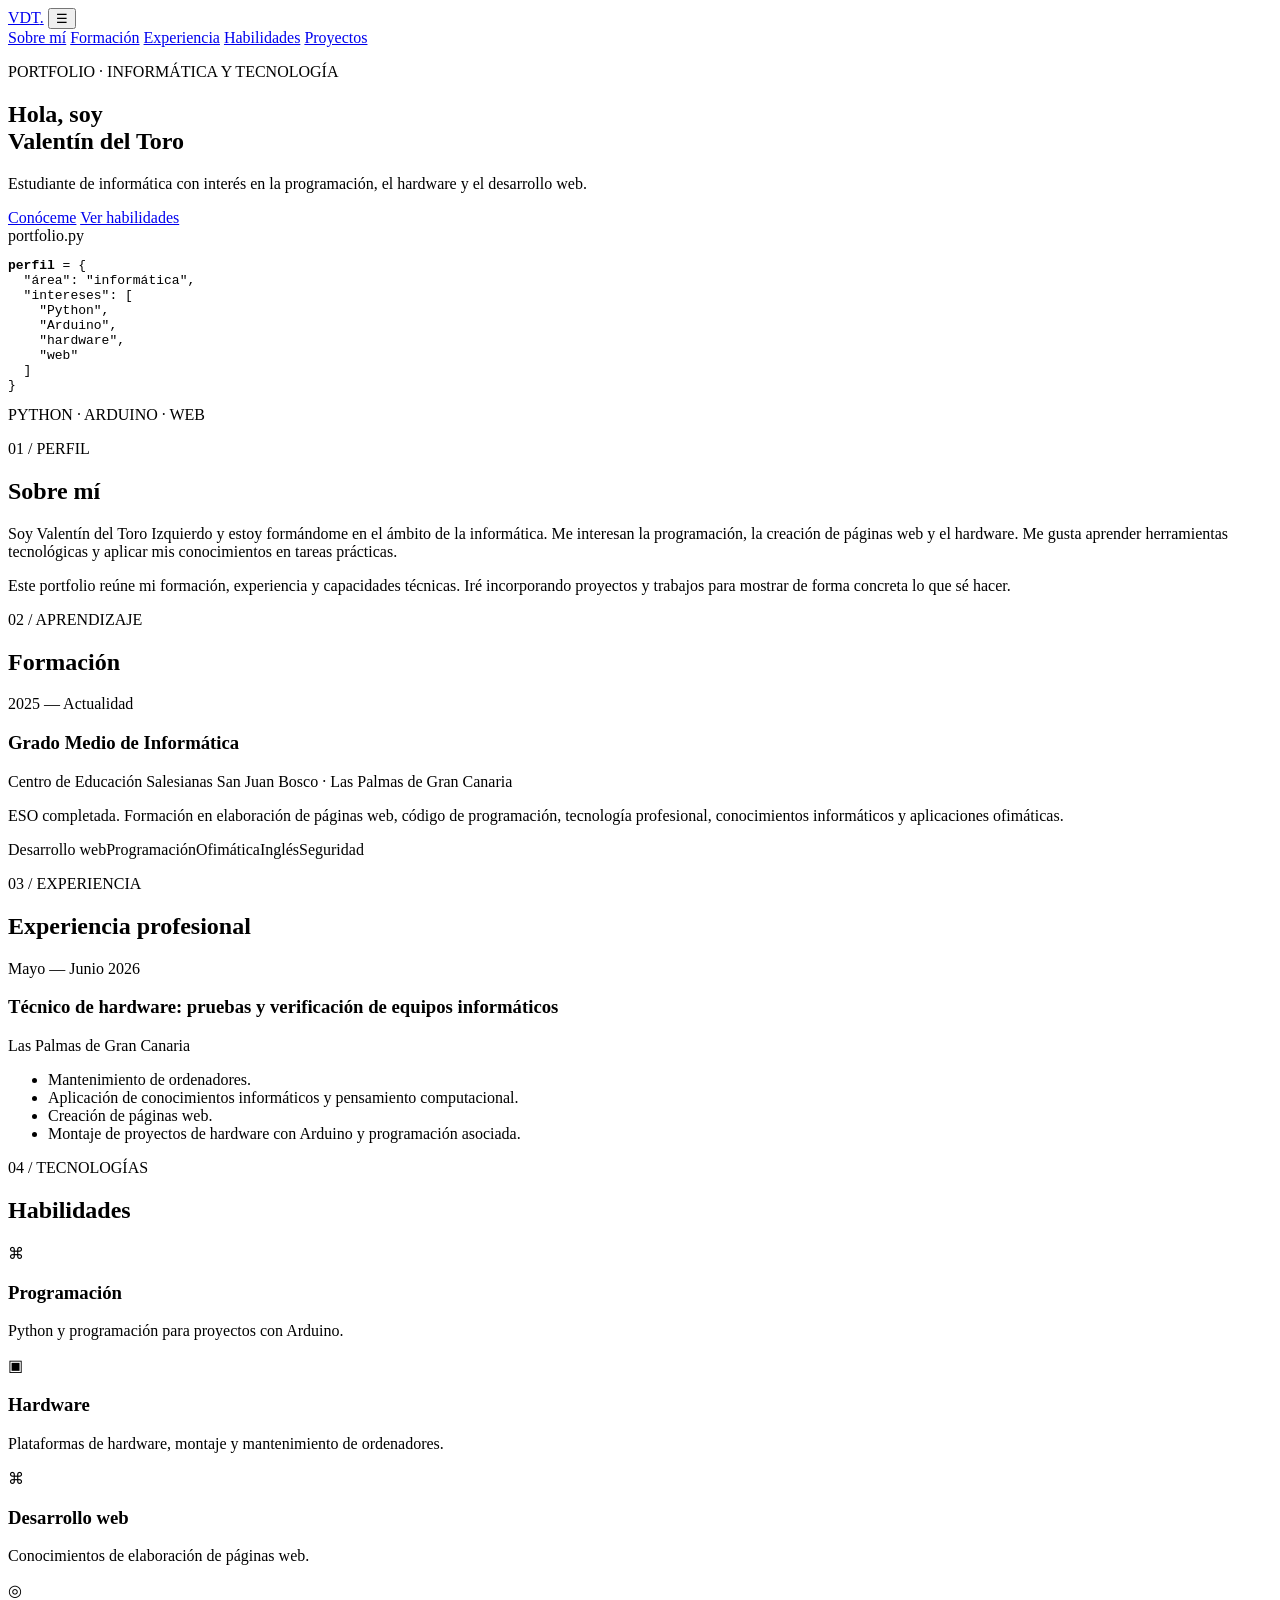
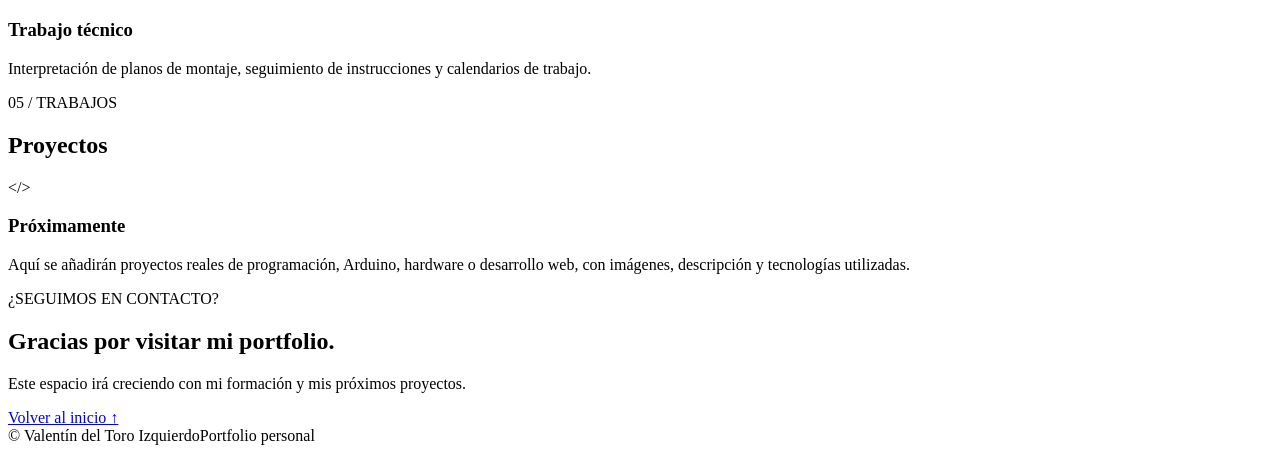
==== index.html @ ce9ba55e "Rename portfolio_valentin/index.html to index.html" ====
<!doctype html>
<html lang="es">
<head>
  <meta charset="utf-8">
  <meta name="viewport" content="width=device-width, initial-scale=1">
  <meta name="description" content="Portfolio personal de Valentín del Toro Izquierdo: informática, programación, hardware y desarrollo web.">
  <title>Valentín del Toro | Portfolio</title>
  <link rel="stylesheet" href="styles.css">
</head>
<body>
  <header class="site-header">
    <a class="brand" href="#inicio">VDT<span>.</span></a>
    <button class="menu-toggle" aria-label="Abrir menú" aria-expanded="false">☰</button>
    <nav id="nav">
      <a href="#sobre-mi">Sobre mí</a>
      <a href="#formacion">Formación</a>
      <a href="#experiencia">Experiencia</a>
      <a href="#habilidades">Habilidades</a>
      <a href="#proyectos">Proyectos</a>
    </nav>
  </header>

  <main>
    <section class="hero" id="inicio">
      <div class="hero-copy">
        <p class="eyebrow">PORTFOLIO · INFORMÁTICA Y TECNOLOGÍA</p>
        <h1>Hola, soy<br><span>Valentín del Toro</span></h1>
        <p class="lead">Estudiante de informática con interés en la programación, el hardware y el desarrollo web.</p>
        <div class="actions">
          <a class="button primary" href="#sobre-mi">Conóceme</a>
          <a class="button secondary" href="#habilidades">Ver habilidades</a>
        </div>
      </div>
      <div class="hero-art" aria-hidden="true">
        <div class="orb orb-one"></div><div class="orb orb-two"></div>
        <div class="terminal">
          <div class="terminal-top"><i></i><i></i><i></i><span>portfolio.py</span></div>
          <pre><code><b>perfil</b> = {
  "área": "informática",
  "intereses": [
    "Python",
    "Arduino",
    "hardware",
    "web"
  ]
}</code></pre>
        </div>
        <div class="chip">PYTHON · ARDUINO · WEB</div>
      </div>
    </section>

    <section class="section" id="sobre-mi">
      <div class="section-heading"><p class="eyebrow">01 / PERFIL</p><h2>Sobre mí</h2></div>
      <div class="about-card">
        <p>Soy Valentín del Toro Izquierdo y estoy formándome en el ámbito de la informática. Me interesan la programación, la creación de páginas web y el hardware. Me gusta aprender herramientas tecnológicas y aplicar mis conocimientos en tareas prácticas.</p>
        <p>Este portfolio reúne mi formación, experiencia y capacidades técnicas. Iré incorporando proyectos y trabajos para mostrar de forma concreta lo que sé hacer.</p>
      </div>
    </section>

    <section class="section" id="formacion">
      <div class="section-heading"><p class="eyebrow">02 / APRENDIZAJE</p><h2>Formación</h2></div>
      <article class="timeline-card">
        <div class="timeline-date">2025 — Actualidad</div>
        <div>
          <h3>Grado Medio de Informática</h3>
          <p class="muted">Centro de Educación Salesianas San Juan Bosco · Las Palmas de Gran Canaria</p>
          <p>ESO completada. Formación en elaboración de páginas web, código de programación, tecnología profesional, conocimientos informáticos y aplicaciones ofimáticas.</p>
          <div class="tags"><span>Desarrollo web</span><span>Programación</span><span>Ofimática</span><span>Inglés</span><span>Seguridad</span></div>
        </div>
      </article>
    </section>

    <section class="section" id="experiencia">
      <div class="section-heading"><p class="eyebrow">03 / EXPERIENCIA</p><h2>Experiencia profesional</h2></div>
      <article class="timeline-card">
        <div class="timeline-date">Mayo — Junio 2026</div>
        <div>
          <h3>Técnico de hardware: pruebas y verificación de equipos informáticos</h3>
          <p class="muted">Las Palmas de Gran Canaria</p>
          <ul>
            <li>Mantenimiento de ordenadores.</li>
            <li>Aplicación de conocimientos informáticos y pensamiento computacional.</li>
            <li>Creación de páginas web.</li>
            <li>Montaje de proyectos de hardware con Arduino y programación asociada.</li>
          </ul>
        </div>
      </article>
    </section>

    <section class="section" id="habilidades">
      <div class="section-heading"><p class="eyebrow">04 / TECNOLOGÍAS</p><h2>Habilidades</h2></div>
      <div class="skills-grid">
        <article class="skill-card"><span class="skill-icon">⌘</span><h3>Programación</h3><p>Python y programación para proyectos con Arduino.</p></article>
        <article class="skill-card"><span class="skill-icon">▣</span><h3>Hardware</h3><p>Plataformas de hardware, montaje y mantenimiento de ordenadores.</p></article>
        <article class="skill-card"><span class="skill-icon">⌘</span><h3>Desarrollo web</h3><p>Conocimientos de elaboración de páginas web.</p></article>
        <article class="skill-card"><span class="skill-icon">◎</span><h3>Trabajo técnico</h3><p>Interpretación de planos de montaje, seguimiento de instrucciones y calendarios de trabajo.</p></article>
      </div>
    </section>

    <section class="section" id="proyectos">
      <div class="section-heading"><p class="eyebrow">05 / TRABAJOS</p><h2>Proyectos</h2></div>
      <div class="project-placeholder">
        <div class="project-mark">&lt;/&gt;</div>
        <div><h3>Próximamente</h3><p>Aquí se añadirán proyectos reales de programación, Arduino, hardware o desarrollo web, con imágenes, descripción y tecnologías utilizadas.</p></div>
      </div>
    </section>

    <section class="contact" id="contacto">
      <p class="eyebrow">¿SEGUIMOS EN CONTACTO?</p>
      <h2>Gracias por visitar mi portfolio.</h2>
      <p>Este espacio irá creciendo con mi formación y mis próximos proyectos.</p>
      <a class="button primary" href="#inicio">Volver al inicio ↑</a>
    </section>
  </main>
  <footer><span>© <span id="year"></span> Valentín del Toro Izquierdo</span><span>Portfolio personal</span></footer>
  <script src="script.js"></script>
</body>
</html>
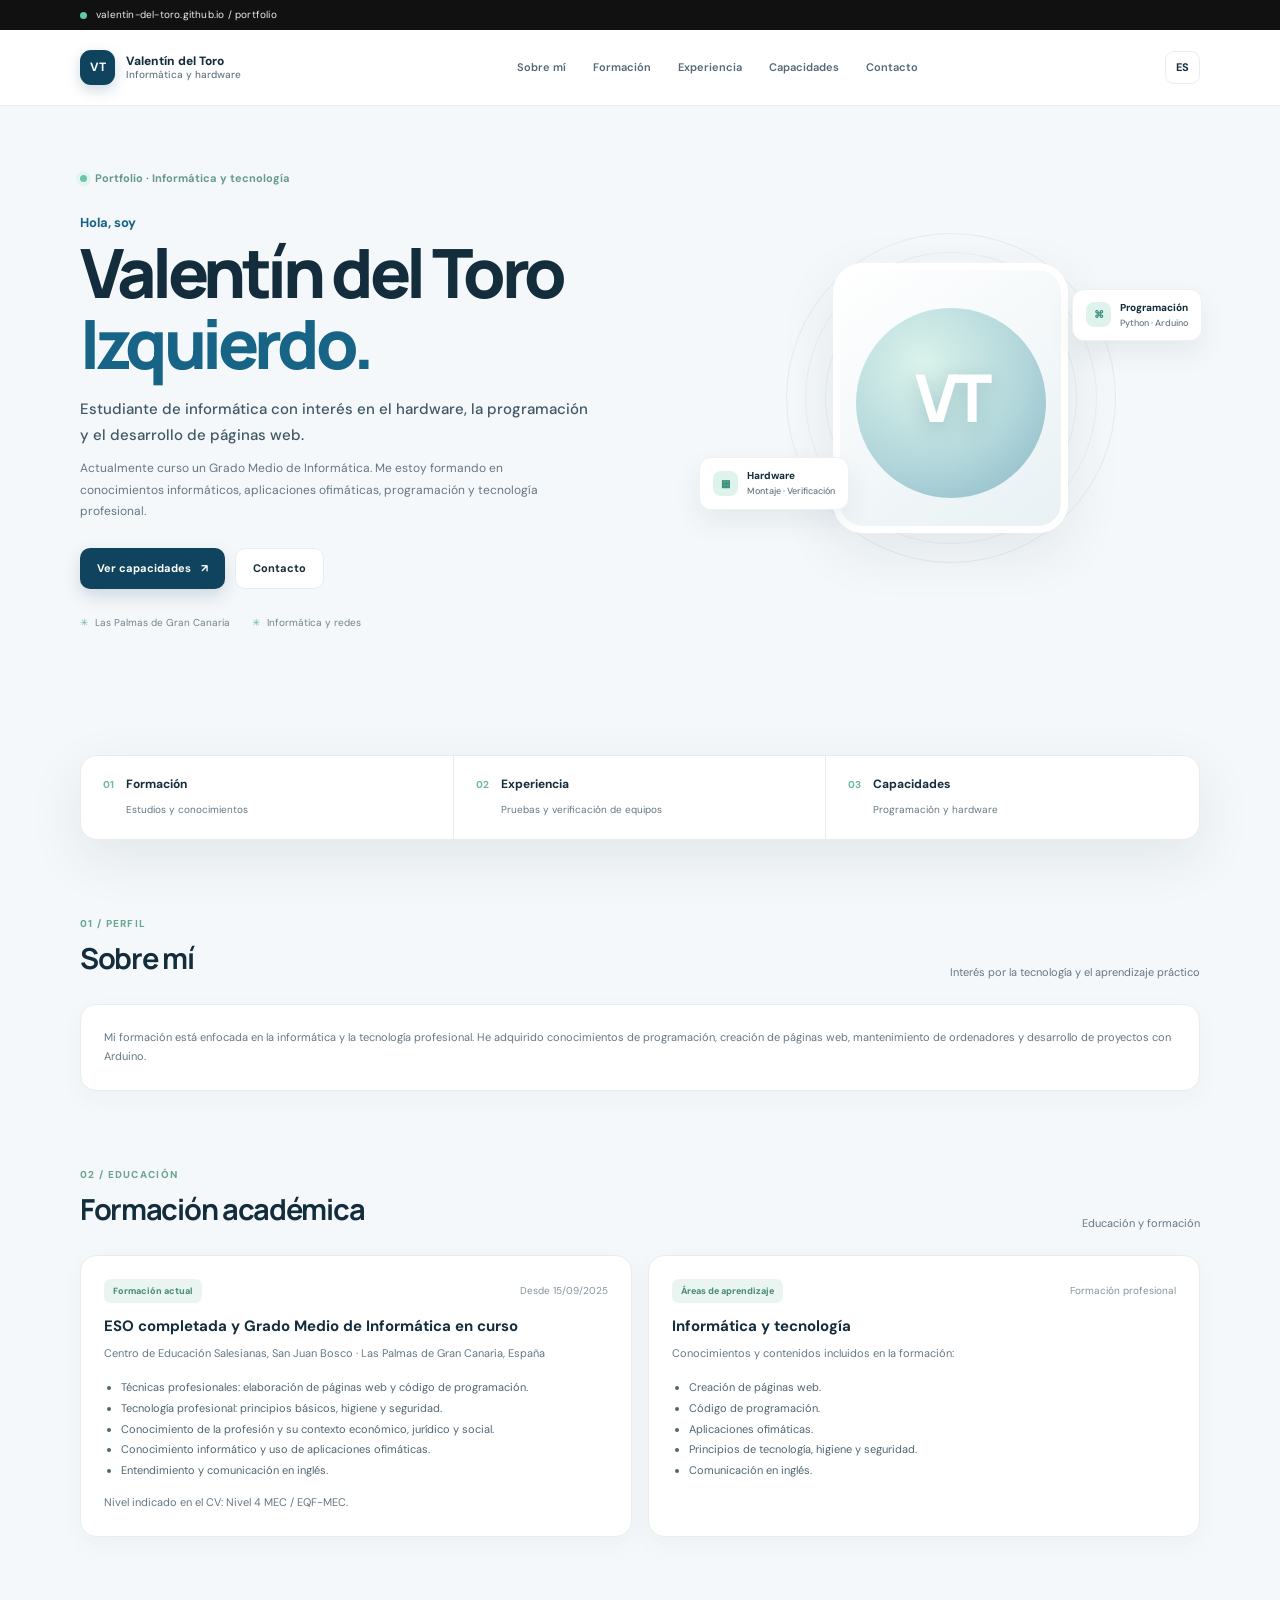
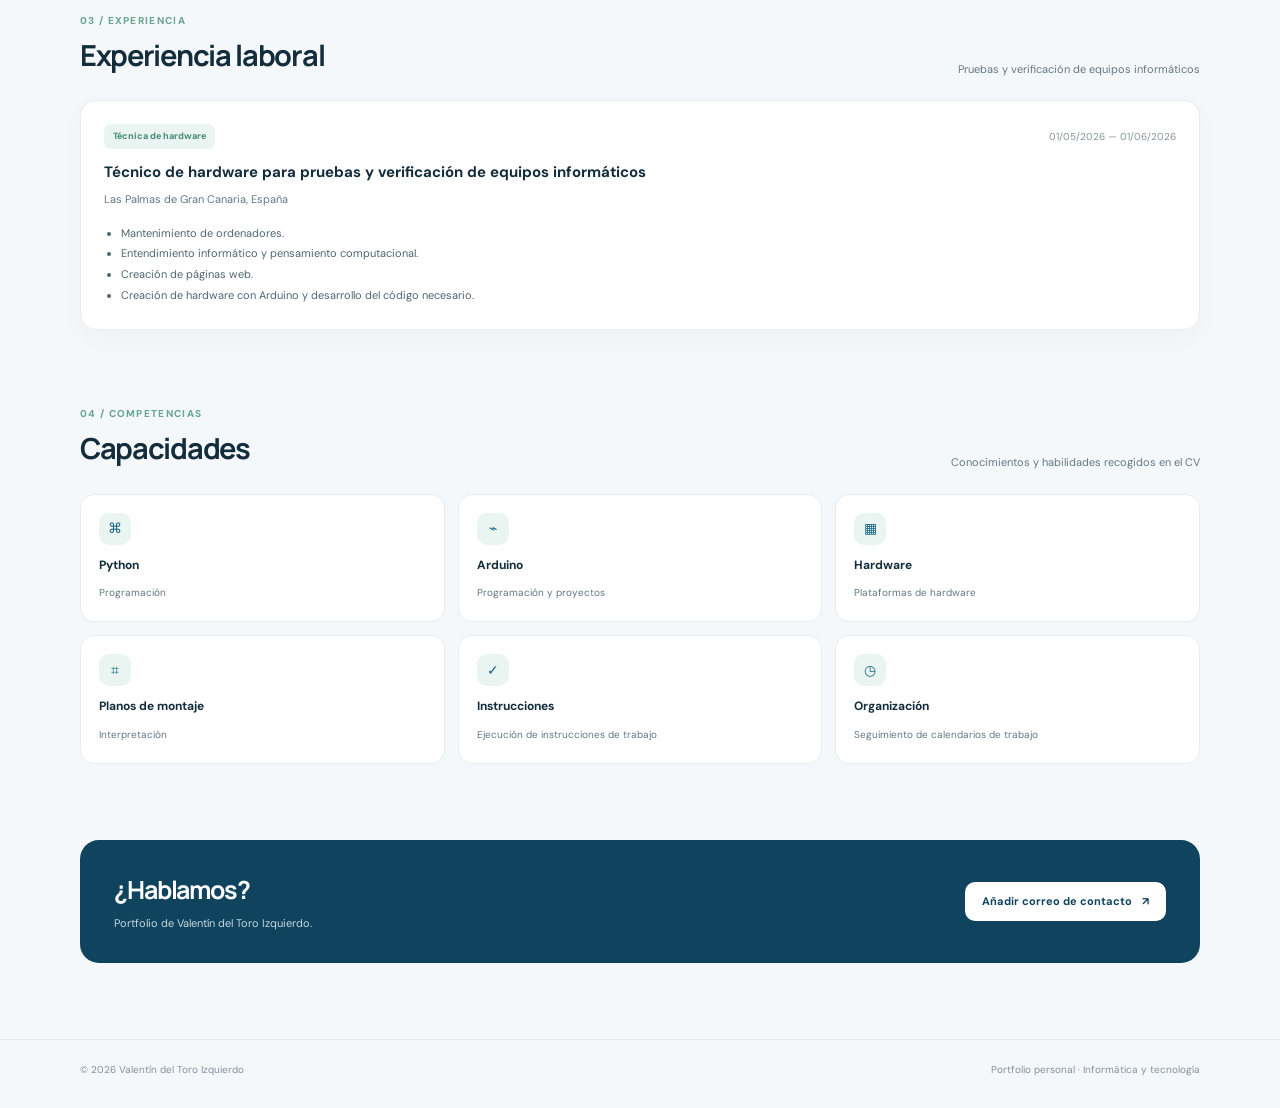
==== commit 06864a24: "Add files via upload" ====
--- a/index.html
+++ b/index.html
@@ -3,116 +3,292 @@
 <head>
   <meta charset="utf-8">
   <meta name="viewport" content="width=device-width, initial-scale=1">
-  <meta name="description" content="Portfolio personal de Valentín del Toro Izquierdo: informática, programación, hardware y desarrollo web.">
-  <title>Valentín del Toro | Portfolio</title>
-  <link rel="stylesheet" href="styles.css">
+  <meta name="theme-color" content="#f5f8fa">
+  <meta name="description" content="Portfolio de Valentín del Toro Izquierdo, estudiante de informática con formación en hardware, Python, Arduino y desarrollo web.">
+  <title>Valentín del Toro Izquierdo | Portfolio</title>
+  <link rel="preconnect" href="https://fonts.googleapis.com">
+  <link rel="preconnect" href="https://fonts.gstatic.com" crossorigin>
+  <link href="https://fonts.googleapis.com/css2?family=DM+Sans:wght@400;500;600;700;800&family=Manrope:wght@400;500;600;700;800&display=swap" rel="stylesheet">
+  <style>
+    :root {
+      --ink: #142d3c;
+      --muted: #647783;
+      --blue: #176487;
+      --blue-dark: #10445e;
+      --mint: #dff3ed;
+      --line: #e6edf0;
+      --paper: #ffffff;
+      --bg: #f5f8fa;
+      --shadow: 0 18px 55px rgba(24, 56, 73, .09);
+    }
+    * { box-sizing: border-box; }
+    html { scroll-behavior: smooth; }
+    body {
+      margin: 0;
+      color: var(--ink);
+      background: var(--bg);
+      font-family: "DM Sans", sans-serif;
+      line-height: 1.6;
+    }
+    a { color: inherit; text-decoration: none; }
+    .browser-bar {
+      height: 30px; background: #111; color: #e8eef1;
+      display: flex; align-items: center; padding: 0 max(18px, calc((100% - 1120px)/2));
+      font-size: 10px; letter-spacing: .02em;
+    }
+    .browser-dot { width: 7px; height: 7px; border-radius: 50%; background: #60c9a8; margin-right: 9px; }
+    header {
+      height: 76px; background: rgba(255,255,255,.94);
+      border-bottom: 1px solid var(--line); display: flex; align-items: center;
+      position: sticky; top: 0; z-index: 10; backdrop-filter: blur(12px);
+    }
+    .nav {
+      width: min(1120px, calc(100% - 40px)); margin: auto;
+      display: flex; align-items: center; justify-content: space-between; gap: 24px;
+    }
+    .brand { display: flex; align-items: center; gap: 11px; min-width: 190px; }
+    .brand-mark {
+      width: 35px; height: 35px; border-radius: 11px; background: var(--blue-dark);
+      color: white; display: grid; place-items: center; font-weight: 800; font-size: 12px;
+      box-shadow: 0 5px 14px rgba(16,68,94,.2);
+    }
+    .brand-name { font-weight: 800; font-size: 12px; line-height: 1.25; }
+    .brand-name span { display: block; color: var(--muted); font-weight: 500; font-size: 10px; }
+    .nav-links { display: flex; align-items: center; gap: 27px; font-size: 11px; font-weight: 600; color: #536875; }
+    .nav-links a:hover { color: var(--blue); }
+    .nav-side { display: flex; gap: 9px; align-items: center; font-size: 11px; font-weight: 700; }
+    .lang { padding: 7px 10px; border: 1px solid var(--line); border-radius: 9px; background: white; }
+    main { width: min(1120px, calc(100% - 40px)); margin: auto; }
+    .hero {
+      min-height: 510px; display: grid; grid-template-columns: 1.08fr .92fr;
+      align-items: center; gap: 36px; padding: 58px 0 48px;
+    }
+    .eyebrow { display: inline-flex; align-items: center; gap: 8px; color: #659b8b; font-size: 11px; font-weight: 700; margin-bottom: 26px; }
+    .eyebrow:before { content: ""; width: 7px; height: 7px; border-radius: 50%; background: #69c6a8; box-shadow: 0 0 0 4px #e4f5ef; }
+    .hello { color: var(--blue); font-weight: 700; font-size: 13px; margin: 0 0 3px; }
+    h1 { font-family: Manrope, sans-serif; font-size: clamp(42px, 5.5vw, 68px); line-height: 1.04; letter-spacing: -.065em; margin: 0 0 17px; font-weight: 800; }
+    h1 span { color: var(--blue); display: block; }
+    .intro { font-size: 15px; line-height: 1.75; color: #405866; max-width: 520px; margin: 0 0 10px; font-weight: 500; }
+    .subintro { font-size: 12px; color: var(--muted); max-width: 490px; margin: 0 0 25px; line-height: 1.8; }
+    .actions { display: flex; gap: 10px; flex-wrap: wrap; }
+    .btn { display: inline-flex; align-items: center; gap: 10px; border-radius: 10px; padding: 11px 17px; font-size: 11px; font-weight: 700; transition: .2s; }
+    .btn-primary { color: white; background: var(--blue-dark); box-shadow: 0 7px 17px rgba(16,68,94,.17); }
+    .btn-primary:hover { transform: translateY(-2px); background: var(--blue); }
+    .btn-light { background: white; border: 1px solid var(--line); }
+    .btn-light:hover { border-color: #a9c4d0; }
+    .meta { display: flex; gap: 22px; flex-wrap: wrap; color: #71828c; font-size: 10px; margin-top: 26px; }
+    .meta span:before { content: "✳"; color: #6db99f; margin-right: 7px; }
+    .visual { position: relative; min-height: 370px; display: grid; place-items: center; }
+    .orbit { width: 330px; height: 330px; border: 1px solid #e2ebef; border-radius: 50%; position: absolute; }
+    .orbit:before, .orbit:after { content: ""; position: absolute; border: 1px solid #e8eff2; border-radius: 50%; inset: 18px; }
+    .orbit:after { inset: 38px; }
+    .profile-card {
+      position: relative; z-index: 1; width: 235px; height: 270px; border-radius: 30px;
+      background: linear-gradient(145deg, #fff, #e8f1f4); border: 7px solid white;
+      box-shadow: var(--shadow); display: flex; align-items: center; justify-content: center;
+      overflow: hidden;
+    }
+    .profile-card:before {
+      content: ""; position: absolute; width: 190px; height: 190px; border-radius: 50%;
+      background: radial-gradient(circle at 35% 30%, #d8f2e9, #a9d2d7 58%, #7eaebf);
+      opacity: .9; top: 38px;
+    }
+    .monogram {
+      position: relative; z-index: 1; font-family: Manrope, sans-serif; font-size: 66px;
+      letter-spacing: -.09em; font-weight: 800; color: #fff; text-shadow: 0 5px 20px rgba(16,68,94,.2);
+    }
+    .float-card {
+      position: absolute; z-index: 2; background: white; border: 1px solid #edf1f3;
+      border-radius: 12px; box-shadow: 0 12px 28px rgba(26,58,73,.08);
+      padding: 10px 13px; display: flex; align-items: center; gap: 9px; font-size: 10px; font-weight: 800;
+    }
+    .float-card small { display: block; color: var(--muted); font-size: 9px; font-weight: 500; }
+    .float-icon { width: 25px; height: 25px; border-radius: 8px; display: grid; place-items: center; background: var(--mint); color: #338c78; }
+    .float-one { top: 76px; right: -2px; }
+    .float-two { bottom: 73px; left: -2px; }
+    .quick-links {
+      background: white; border: 1px solid var(--line); box-shadow: var(--shadow);
+      border-radius: 17px; display: grid; grid-template-columns: repeat(3, 1fr); overflow: hidden;
+      margin: 0 0 76px;
+    }
+    .quick-item { padding: 19px 22px; display: flex; gap: 12px; align-items: flex-start; border-right: 1px solid var(--line); }
+    .quick-item:last-child { border: 0; }
+    .num { color: #70b99e; font-size: 10px; font-weight: 800; padding-top: 2px; }
+    .quick-item strong { display: block; font-size: 12px; }
+    .quick-item small { color: var(--muted); font-size: 10px; }
+    section { scroll-margin-top: 100px; margin: 0 0 76px; }
+    .section-head { display: flex; justify-content: space-between; align-items: end; margin-bottom: 22px; }
+    .section-kicker { color: #68a68f; font-size: 10px; font-weight: 800; letter-spacing: .13em; text-transform: uppercase; }
+    h2 { font-family: Manrope, sans-serif; font-size: 29px; letter-spacing: -.045em; margin: 3px 0 0; }
+    .section-note { color: var(--muted); font-size: 11px; }
+    .cards { display: grid; grid-template-columns: repeat(2, 1fr); gap: 16px; }
+    .card { background: white; border: 1px solid var(--line); border-radius: 16px; padding: 23px; box-shadow: 0 8px 26px rgba(24,56,73,.035); }
+    .card-top { display: flex; justify-content: space-between; gap: 12px; align-items: center; margin-bottom: 13px; }
+    .tag { display: inline-block; padding: 5px 9px; border-radius: 7px; background: #eaf5f1; color: #478b78; font-size: 9px; font-weight: 800; }
+    .date { color: #84939b; font-size: 10px; }
+    h3 { font-size: 15px; line-height: 1.4; margin: 0 0 7px; }
+    .card p { color: var(--muted); font-size: 11px; margin: 0; line-height: 1.8; }
+    .card ul { padding-left: 17px; margin: 13px 0 0; color: #506570; font-size: 11px; line-height: 1.9; }
+    .skills-grid { display: grid; grid-template-columns: repeat(3, 1fr); gap: 13px; }
+    .skill { padding: 18px; border-radius: 14px; background: white; border: 1px solid var(--line); }
+    .skill-icon { width: 32px; height: 32px; border-radius: 10px; background: #eaf5f1; display: grid; place-items: center; color: var(--blue); font-size: 14px; margin-bottom: 11px; }
+    .skill strong { display: block; font-size: 12px; margin-bottom: 3px; }
+    .skill small { color: var(--muted); font-size: 10px; }
+    .contact {
+      background: var(--blue-dark); color: white; border-radius: 19px; padding: 30px 34px;
+      display: flex; justify-content: space-between; align-items: center; gap: 22px;
+    }
+    .contact h2 { font-size: 25px; margin: 0 0 5px; }
+    .contact p { color: #c5d8e0; font-size: 11px; margin: 0; }
+    .contact .btn { background: white; color: var(--blue-dark); white-space: nowrap; }
+    footer { border-top: 1px solid var(--line); padding: 22px 0 30px; color: #83919a; font-size: 10px; }
+    .footer-inner { width: min(1120px, calc(100% - 40px)); margin: auto; display: flex; justify-content: space-between; gap: 16px; }
+    @media (max-width: 760px) {
+      header { height: auto; min-height: 68px; }
+      .nav { padding: 13px 0; flex-wrap: wrap; }
+      .brand { min-width: 0; }
+      .nav-links { order: 3; width: 100%; overflow-x: auto; gap: 20px; padding: 5px 0 2px; }
+      .nav-side { margin-left: auto; }
+      .hero { grid-template-columns: 1fr; padding-top: 42px; gap: 10px; }
+      .visual { min-height: 330px; }
+      .orbit { width: 290px; height: 290px; }
+      .profile-card { width: 205px; height: 240px; }
+      .float-one { right: 2%; }
+      .float-two { left: 2%; }
+      .quick-links { grid-template-columns: 1fr; margin-bottom: 60px; }
+      .quick-item { border-right: 0; border-bottom: 1px solid var(--line); }
+      .quick-item:last-child { border-bottom: 0; }
+      .cards { grid-template-columns: 1fr; }
+      .skills-grid { grid-template-columns: repeat(2, 1fr); }
+      .contact { align-items: flex-start; flex-direction: column; padding: 26px; }
+      .section-note { display: none; }
+    }
+    @media (max-width: 420px) {
+      main { width: min(100% - 30px, 1120px); }
+      .nav { width: calc(100% - 30px); }
+      h1 { font-size: 43px; }
+      .skills-grid { grid-template-columns: 1fr 1fr; gap: 9px; }
+      .skill { padding: 14px; }
+      .footer-inner { width: calc(100% - 30px); flex-direction: column; }
+    }
+  </style>
 </head>
 <body>
-  <header class="site-header">
-    <a class="brand" href="#inicio">VDT<span>.</span></a>
-    <button class="menu-toggle" aria-label="Abrir menú" aria-expanded="false">☰</button>
-    <nav id="nav">
-      <a href="#sobre-mi">Sobre mí</a>
-      <a href="#formacion">Formación</a>
-      <a href="#experiencia">Experiencia</a>
-      <a href="#habilidades">Habilidades</a>
-      <a href="#proyectos">Proyectos</a>
+  <div class="browser-bar"><span class="browser-dot"></span> valentin-del-toro.github.io / portfolio</div>
+  <header>
+    <nav class="nav" aria-label="Navegación principal">
+      <a class="brand" href="#inicio">
+        <span class="brand-mark">VT</span>
+        <span class="brand-name">Valentín del Toro<span>Informática y hardware</span></span>
+      </a>
+      <div class="nav-links">
+        <a href="#sobre-mi">Sobre mí</a><a href="#formacion">Formación</a><a href="#experiencia">Experiencia</a><a href="#capacidades">Capacidades</a><a href="#contacto">Contacto</a>
+      </div>
+      <div class="nav-side"><span class="lang">ES</span></div>
     </nav>
   </header>
 
   <main>
     <section class="hero" id="inicio">
-      <div class="hero-copy">
-        <p class="eyebrow">PORTFOLIO · INFORMÁTICA Y TECNOLOGÍA</p>
-        <h1>Hola, soy<br><span>Valentín del Toro</span></h1>
-        <p class="lead">Estudiante de informática con interés en la programación, el hardware y el desarrollo web.</p>
+      <div>
+        <div class="eyebrow">Portfolio · Informática y tecnología</div>
+        <p class="hello">Hola, soy</p>
+        <h1>Valentín del Toro <span>Izquierdo.</span></h1>
+        <p class="intro">Estudiante de informática con interés en el hardware, la programación y el desarrollo de páginas web.</p>
+        <p class="subintro">Actualmente curso un Grado Medio de Informática. Me estoy formando en conocimientos informáticos, aplicaciones ofimáticas, programación y tecnología profesional.</p>
         <div class="actions">
-          <a class="button primary" href="#sobre-mi">Conóceme</a>
-          <a class="button secondary" href="#habilidades">Ver habilidades</a>
+          <a class="btn btn-primary" href="#capacidades">Ver capacidades <span>↗</span></a>
+          <a class="btn btn-light" href="#contacto">Contacto</a>
         </div>
-      </div>
-      <div class="hero-art" aria-hidden="true">
-        <div class="orb orb-one"></div><div class="orb orb-two"></div>
-        <div class="terminal">
-          <div class="terminal-top"><i></i><i></i><i></i><span>portfolio.py</span></div>
-          <pre><code><b>perfil</b> = {
-  "área": "informática",
-  "intereses": [
-    "Python",
-    "Arduino",
-    "hardware",
-    "web"
-  ]
-}</code></pre>
-        </div>
-        <div class="chip">PYTHON · ARDUINO · WEB</div>
-      </div>
-    </section>
-
-    <section class="section" id="sobre-mi">
-      <div class="section-heading"><p class="eyebrow">01 / PERFIL</p><h2>Sobre mí</h2></div>
-      <div class="about-card">
-        <p>Soy Valentín del Toro Izquierdo y estoy formándome en el ámbito de la informática. Me interesan la programación, la creación de páginas web y el hardware. Me gusta aprender herramientas tecnológicas y aplicar mis conocimientos en tareas prácticas.</p>
-        <p>Este portfolio reúne mi formación, experiencia y capacidades técnicas. Iré incorporando proyectos y trabajos para mostrar de forma concreta lo que sé hacer.</p>
-      </div>
-    </section>
-
-    <section class="section" id="formacion">
-      <div class="section-heading"><p class="eyebrow">02 / APRENDIZAJE</p><h2>Formación</h2></div>
-      <article class="timeline-card">
-        <div class="timeline-date">2025 — Actualidad</div>
-        <div>
-          <h3>Grado Medio de Informática</h3>
-          <p class="muted">Centro de Educación Salesianas San Juan Bosco · Las Palmas de Gran Canaria</p>
-          <p>ESO completada. Formación en elaboración de páginas web, código de programación, tecnología profesional, conocimientos informáticos y aplicaciones ofimáticas.</p>
-          <div class="tags"><span>Desarrollo web</span><span>Programación</span><span>Ofimática</span><span>Inglés</span><span>Seguridad</span></div>
-        </div>
+        <div class="meta"><span>Las Palmas de Gran Canaria</span><span>Informática y redes</span></div>
+      </div>
+      <div class="visual" aria-label="Elemento gráfico con las iniciales del portfolio">
+        <div class="orbit"></div>
+        <div class="profile-card"><div class="monogram">VT</div></div>
+        <div class="float-card float-one"><span class="float-icon">⌘</span><span>Programación<small>Python · Arduino</small></span></div>
+        <div class="float-card float-two"><span class="float-icon">▦</span><span>Hardware<small>Montaje · Verificación</small></span></div>
+      </div>
+    </section>
+
+    <div class="quick-links">
+      <a class="quick-item" href="#formacion"><span class="num">01</span><span><strong>Formación</strong><small>Estudios y conocimientos</small></span></a>
+      <a class="quick-item" href="#experiencia"><span class="num">02</span><span><strong>Experiencia</strong><small>Pruebas y verificación de equipos</small></span></a>
+      <a class="quick-item" href="#capacidades"><span class="num">03</span><span><strong>Capacidades</strong><small>Programación y hardware</small></span></a>
+    </div>
+
+    <section id="sobre-mi">
+      <div class="section-head"><div><div class="section-kicker">01 / Perfil</div><h2>Sobre mí</h2></div><span class="section-note">Interés por la tecnología y el aprendizaje práctico</span></div>
+      <div class="card">
+        <p>Mi formación está enfocada en la informática y la tecnología profesional. He adquirido conocimientos de programación, creación de páginas web, mantenimiento de ordenadores y desarrollo de proyectos con Arduino.</p>
+      </div>
+    </section>
+
+    <section id="formacion">
+      <div class="section-head"><div><div class="section-kicker">02 / Educación</div><h2>Formación académica</h2></div><span class="section-note">Educación y formación</span></div>
+      <div class="cards">
+        <article class="card">
+          <div class="card-top"><span class="tag">Formación actual</span><span class="date">Desde 15/09/2025</span></div>
+          <h3>ESO completada y Grado Medio de Informática en curso</h3>
+          <p>Centro de Educación Salesianas, San Juan Bosco · Las Palmas de Gran Canaria, España</p>
+          <ul>
+            <li>Técnicas profesionales: elaboración de páginas web y código de programación.</li>
+            <li>Tecnología profesional: principios básicos, higiene y seguridad.</li>
+            <li>Conocimiento de la profesión y su contexto económico, jurídico y social.</li>
+            <li>Conocimiento informático y uso de aplicaciones ofimáticas.</li>
+            <li>Entendimiento y comunicación en inglés.</li>
+          </ul>
+          <p style="margin-top:12px">Nivel indicado en el CV: Nivel 4 MEC / EQF-MEC.</p>
+        </article>
+        <article class="card">
+          <div class="card-top"><span class="tag">Áreas de aprendizaje</span><span class="date">Formación profesional</span></div>
+          <h3>Informática y tecnología</h3>
+          <p>Conocimientos y contenidos incluidos en la formación:</p>
+          <ul>
+            <li>Creación de páginas web.</li>
+            <li>Código de programación.</li>
+            <li>Aplicaciones ofimáticas.</li>
+            <li>Principios de tecnología, higiene y seguridad.</li>
+            <li>Comunicación en inglés.</li>
+          </ul>
+        </article>
+      </div>
+    </section>
+
+    <section id="experiencia">
+      <div class="section-head"><div><div class="section-kicker">03 / Experiencia</div><h2>Experiencia laboral</h2></div><span class="section-note">Pruebas y verificación de equipos informáticos</span></div>
+      <article class="card">
+        <div class="card-top"><span class="tag">Técnica de hardware</span><span class="date">01/05/2026 — 01/06/2026</span></div>
+        <h3>Técnico de hardware para pruebas y verificación de equipos informáticos</h3>
+        <p>Las Palmas de Gran Canaria, España</p>
+        <ul>
+          <li>Mantenimiento de ordenadores.</li>
+          <li>Entendimiento informático y pensamiento computacional.</li>
+          <li>Creación de páginas web.</li>
+          <li>Creación de hardware con Arduino y desarrollo del código necesario.</li>
+        </ul>
       </article>
     </section>
 
-    <section class="section" id="experiencia">
-      <div class="section-heading"><p class="eyebrow">03 / EXPERIENCIA</p><h2>Experiencia profesional</h2></div>
-      <article class="timeline-card">
-        <div class="timeline-date">Mayo — Junio 2026</div>
-        <div>
-          <h3>Técnico de hardware: pruebas y verificación de equipos informáticos</h3>
-          <p class="muted">Las Palmas de Gran Canaria</p>
-          <ul>
-            <li>Mantenimiento de ordenadores.</li>
-            <li>Aplicación de conocimientos informáticos y pensamiento computacional.</li>
-            <li>Creación de páginas web.</li>
-            <li>Montaje de proyectos de hardware con Arduino y programación asociada.</li>
-          </ul>
-        </div>
-      </article>
-    </section>
-
-    <section class="section" id="habilidades">
-      <div class="section-heading"><p class="eyebrow">04 / TECNOLOGÍAS</p><h2>Habilidades</h2></div>
+    <section id="capacidades">
+      <div class="section-head"><div><div class="section-kicker">04 / Competencias</div><h2>Capacidades</h2></div><span class="section-note">Conocimientos y habilidades recogidos en el CV</span></div>
       <div class="skills-grid">
-        <article class="skill-card"><span class="skill-icon">⌘</span><h3>Programación</h3><p>Python y programación para proyectos con Arduino.</p></article>
-        <article class="skill-card"><span class="skill-icon">▣</span><h3>Hardware</h3><p>Plataformas de hardware, montaje y mantenimiento de ordenadores.</p></article>
-        <article class="skill-card"><span class="skill-icon">⌘</span><h3>Desarrollo web</h3><p>Conocimientos de elaboración de páginas web.</p></article>
-        <article class="skill-card"><span class="skill-icon">◎</span><h3>Trabajo técnico</h3><p>Interpretación de planos de montaje, seguimiento de instrucciones y calendarios de trabajo.</p></article>
-      </div>
-    </section>
-
-    <section class="section" id="proyectos">
-      <div class="section-heading"><p class="eyebrow">05 / TRABAJOS</p><h2>Proyectos</h2></div>
-      <div class="project-placeholder">
-        <div class="project-mark">&lt;/&gt;</div>
-        <div><h3>Próximamente</h3><p>Aquí se añadirán proyectos reales de programación, Arduino, hardware o desarrollo web, con imágenes, descripción y tecnologías utilizadas.</p></div>
-      </div>
-    </section>
-
-    <section class="contact" id="contacto">
-      <p class="eyebrow">¿SEGUIMOS EN CONTACTO?</p>
-      <h2>Gracias por visitar mi portfolio.</h2>
-      <p>Este espacio irá creciendo con mi formación y mis próximos proyectos.</p>
-      <a class="button primary" href="#inicio">Volver al inicio ↑</a>
+        <div class="skill"><div class="skill-icon">⌘</div><strong>Python</strong><small>Programación</small></div>
+        <div class="skill"><div class="skill-icon">⌁</div><strong>Arduino</strong><small>Programación y proyectos</small></div>
+        <div class="skill"><div class="skill-icon">▦</div><strong>Hardware</strong><small>Plataformas de hardware</small></div>
+        <div class="skill"><div class="skill-icon">⌗</div><strong>Planos de montaje</strong><small>Interpretación</small></div>
+        <div class="skill"><div class="skill-icon">✓</div><strong>Instrucciones</strong><small>Ejecución de instrucciones de trabajo</small></div>
+        <div class="skill"><div class="skill-icon">◷</div><strong>Organización</strong><small>Seguimiento de calendarios de trabajo</small></div>
+      </div>
+    </section>
+
+    <section id="contacto">
+      <div class="contact">
+        <div><h2>¿Hablamos?</h2><p>Portfolio de Valentín del Toro Izquierdo.</p></div>
+        <a class="btn" href="mailto:">Añadir correo de contacto <span>↗</span></a>
+      </div>
     </section>
   </main>
-  <footer><span>© <span id="year"></span> Valentín del Toro Izquierdo</span><span>Portfolio personal</span></footer>
-  <script src="script.js"></script>
+  <footer><div class="footer-inner"><span>© <span id="year"></span> Valentín del Toro Izquierdo</span><span>Portfolio personal · Informática y tecnología</span></div></footer>
+  <script>document.getElementById("year").textContent = new Date().getFullYear();</script>
 </body>
 </html>
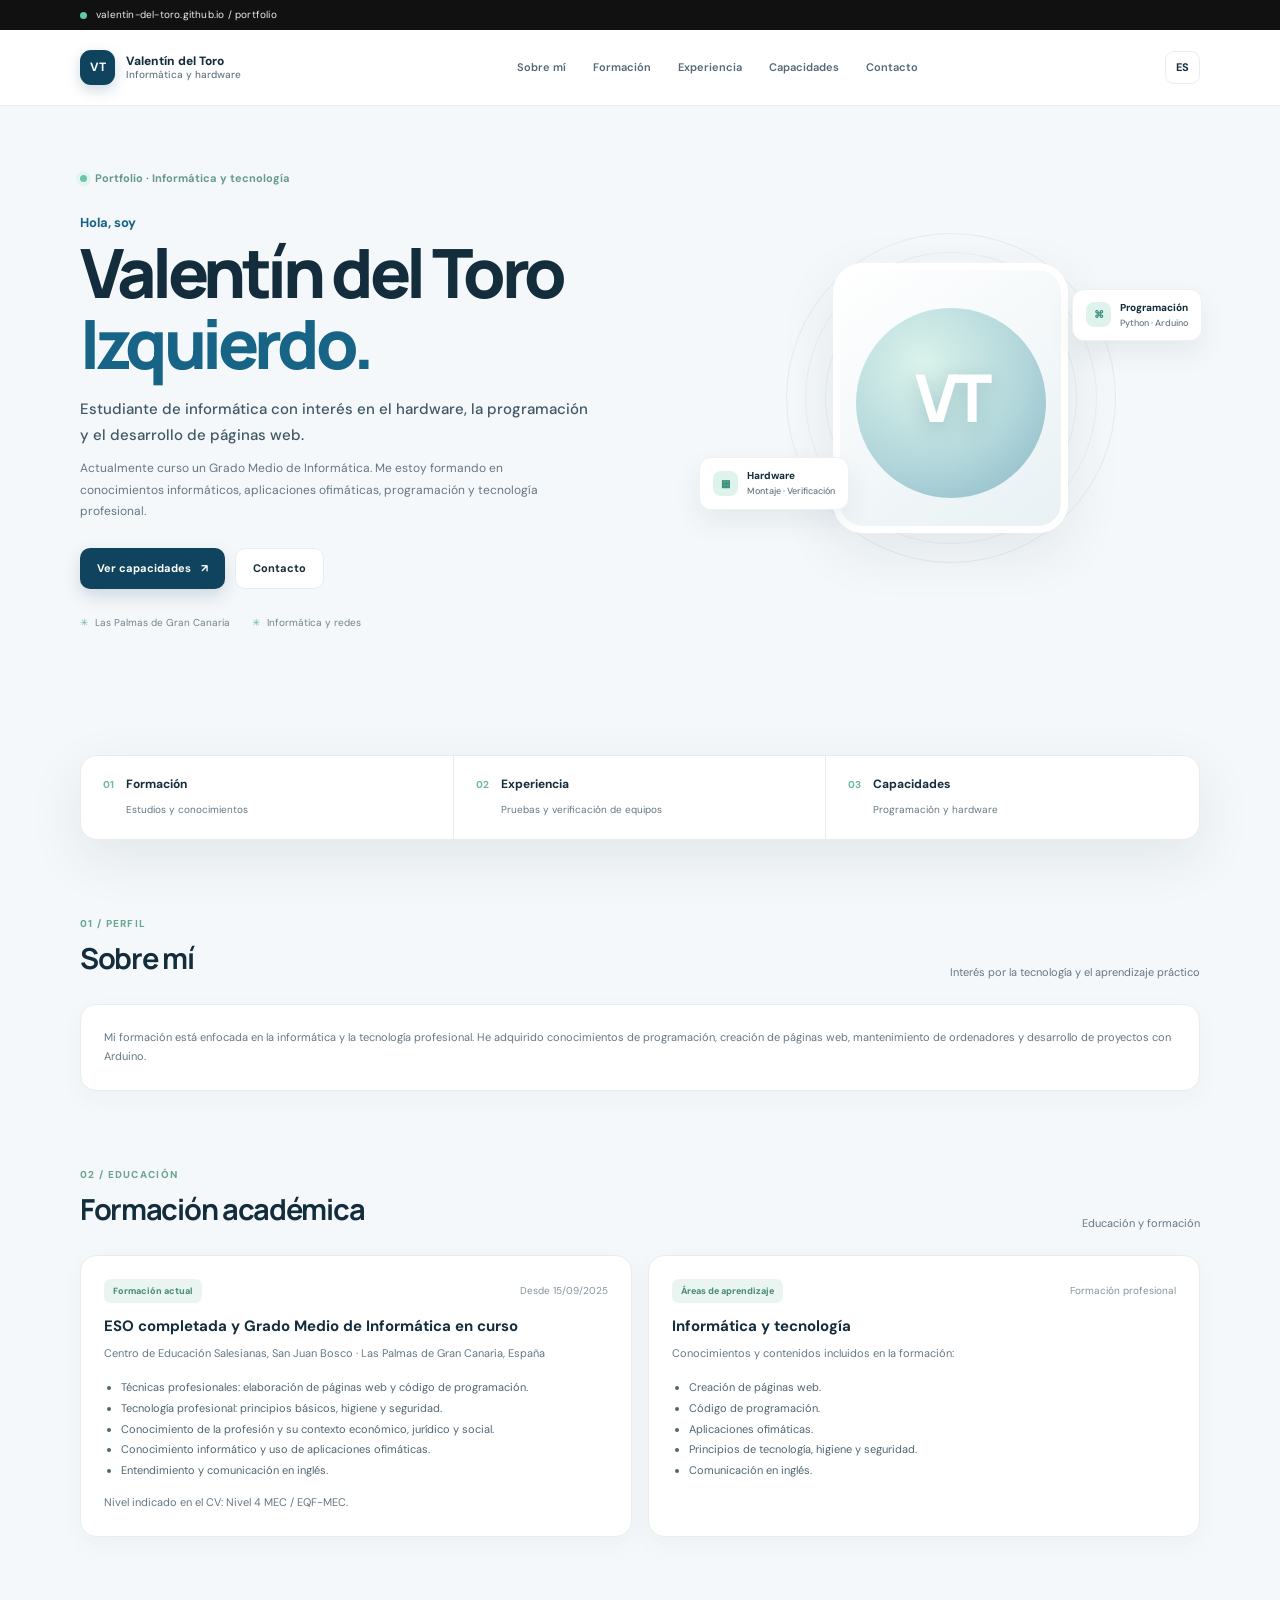
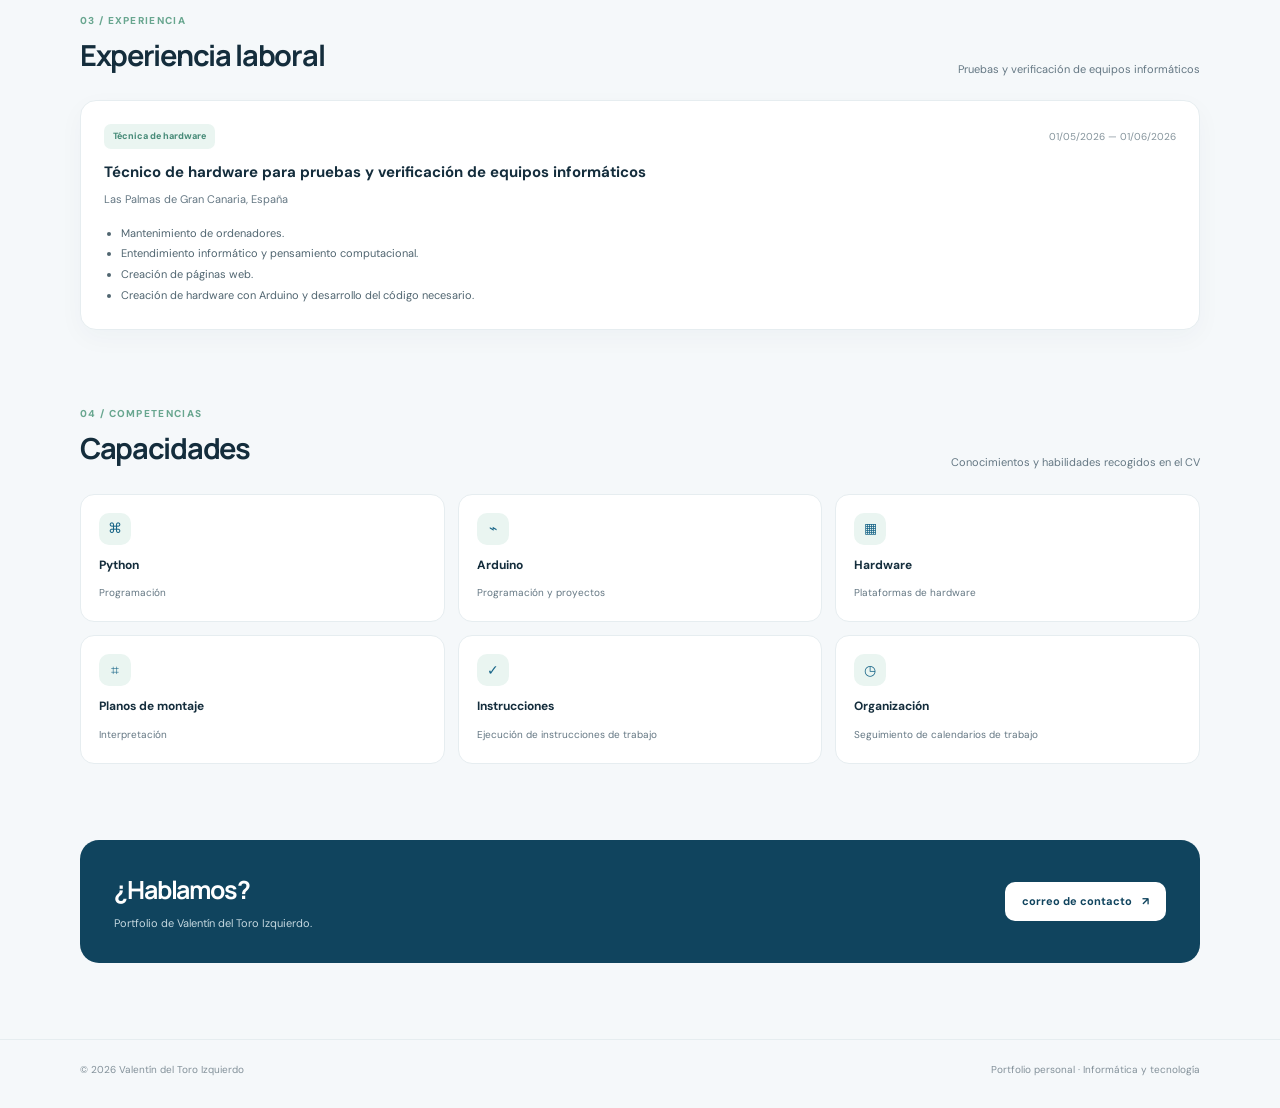
==== commit 628f3236: "Update index.html" ====
--- a/index.html
+++ b/index.html
@@ -284,7 +284,7 @@
     <section id="contacto">
       <div class="contact">
         <div><h2>¿Hablamos?</h2><p>Portfolio de Valentín del Toro Izquierdo.</p></div>
-        <a class="btn" href="mailto:">Añadir correo de contacto <span>↗</span></a>
+        <a class="btn" href="mailto:valentindeltoro@gmail.com">correo de contacto <span>↗</span></a>
       </div>
     </section>
   </main>
